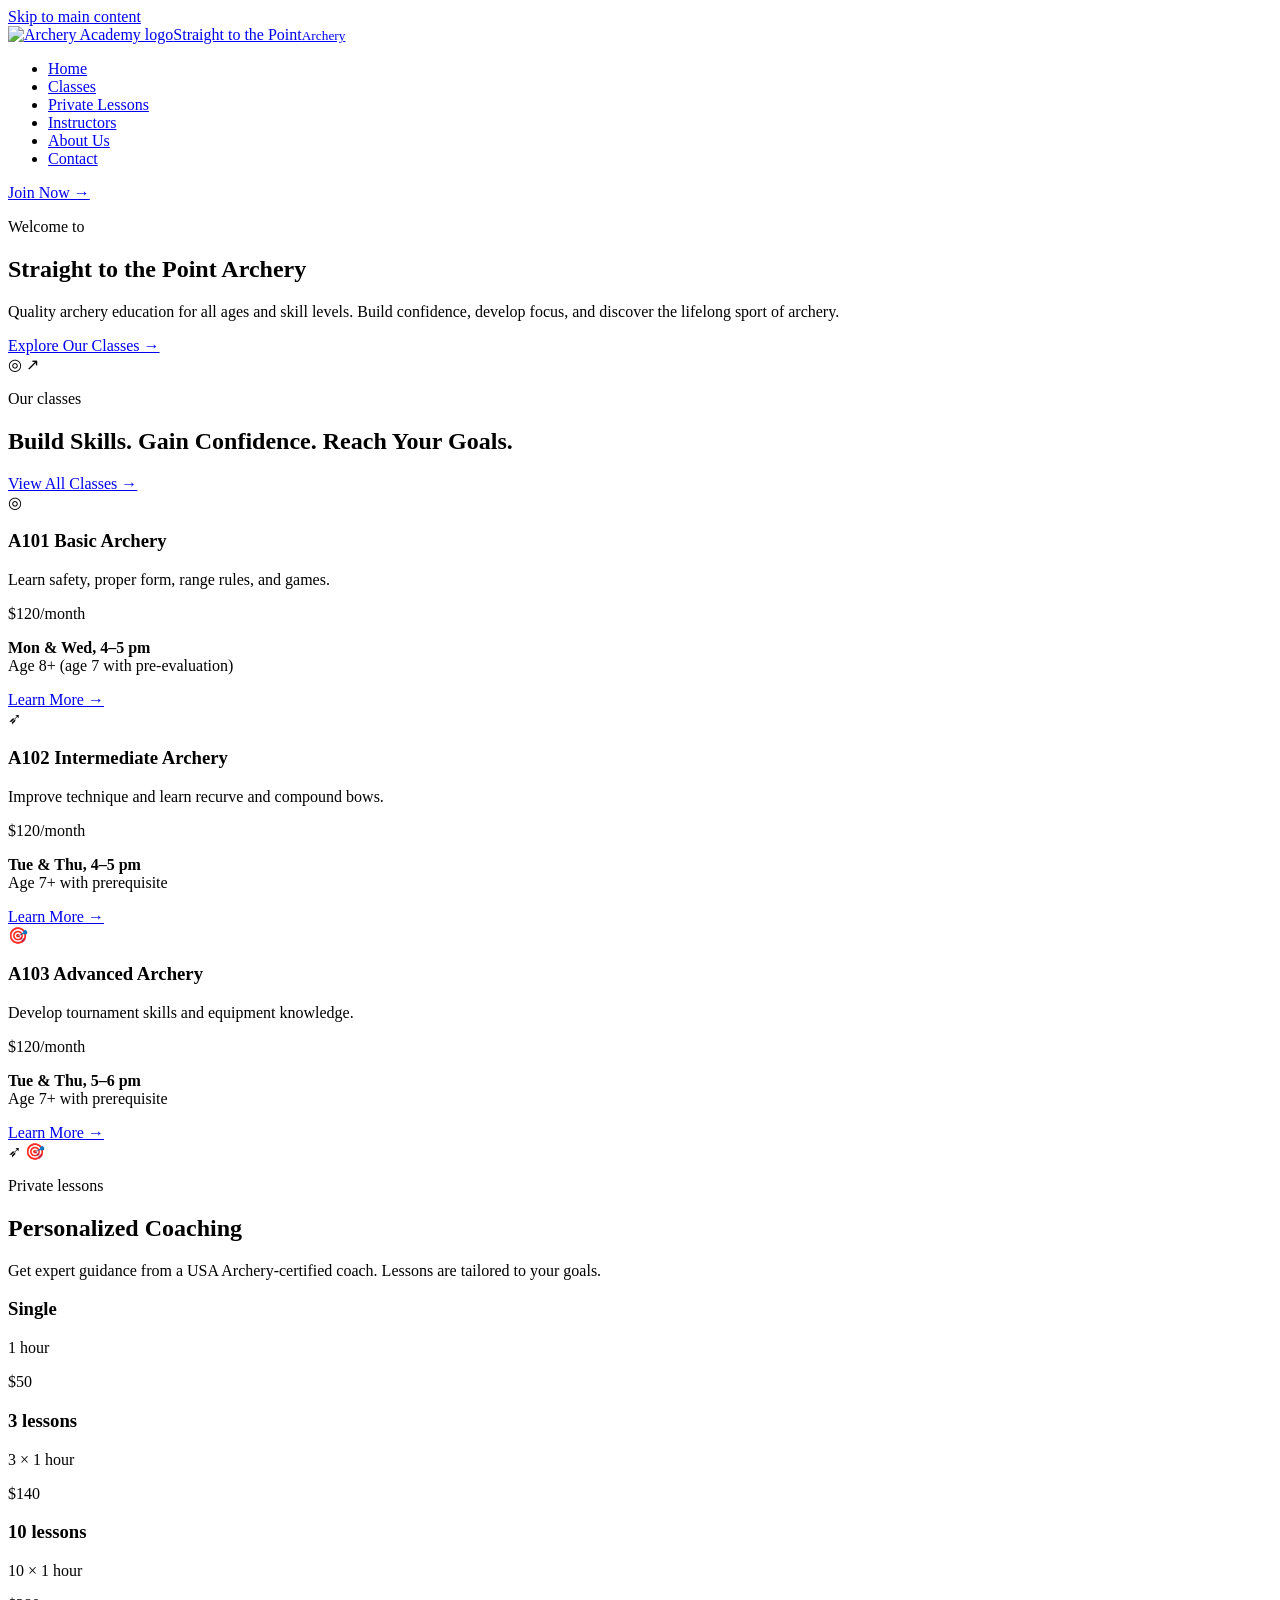
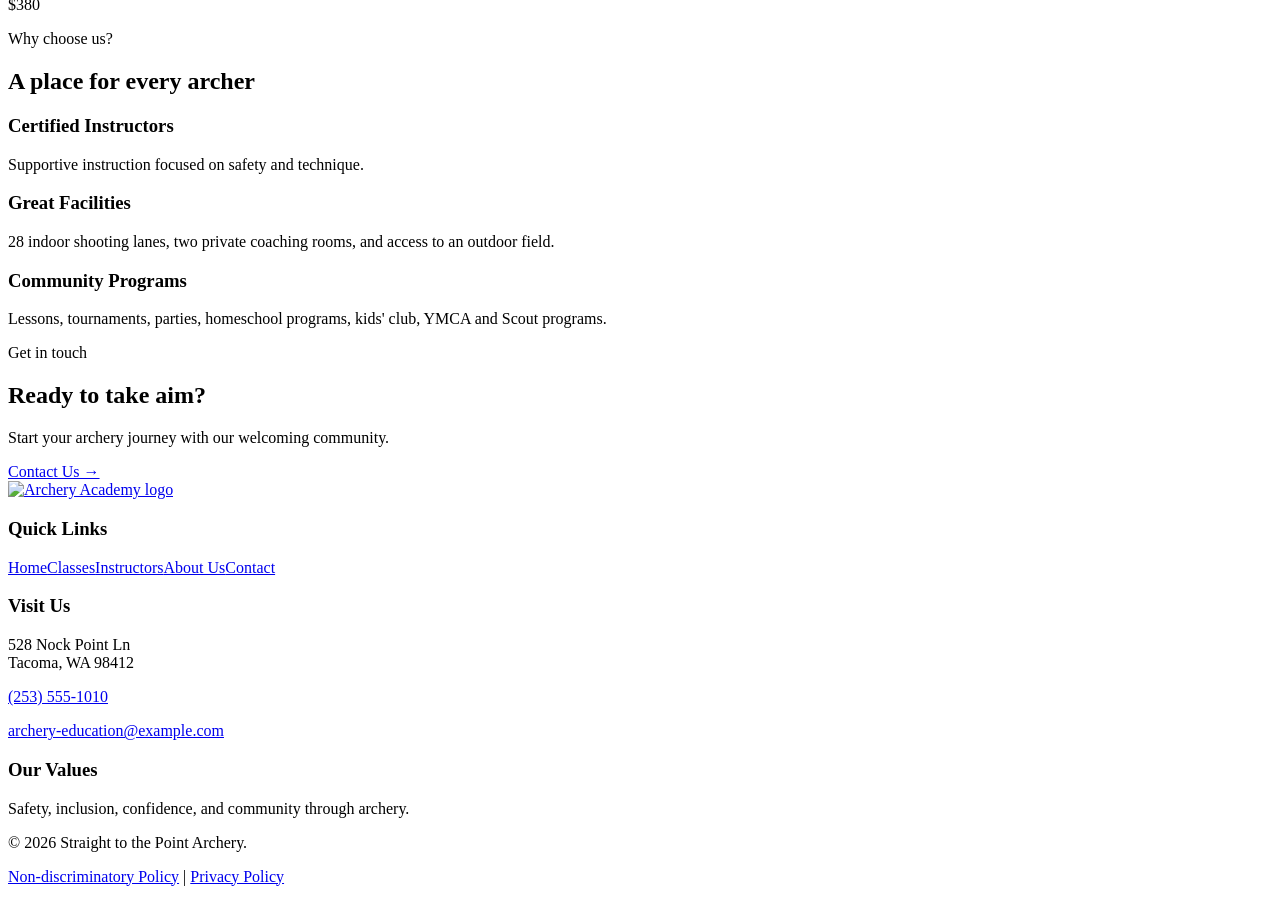
==== index.html @ e77725f6 "Add files via upload" ====
<!DOCTYPE html>
<html lang="en">
<head><meta charset="UTF-8"><meta name="viewport" content="width=device-width, initial-scale=1.0"><meta name="description" content="Home at Straight to the Point Archery."><title>Home | Straight to the Point Archery</title><link rel="preconnect" href="https://fonts.googleapis.com"><link rel="preconnect" href="https://fonts.gstatic.com" crossorigin><link href="https://fonts.googleapis.com/css2?family=Montserrat:wght@400;700&family=Open+Sans:wght@400;700&display=swap" rel="stylesheet"><link rel="stylesheet" href="css/styles.css"></head>
<body>
<a class="skip-link" href="#main-content">Skip to main content</a>
<header class="site-header">
<a class="brand" href="index.html"><img src="images/archeryAcademy-logo-color.png" alt="Archery Academy logo"><span class="brand-name">Straight to the Point<small>Archery</small></span></a>
<nav aria-label="Main navigation"><ul class="nav-list">
<li><a href="index.html">Home</a></li><li><a href="classes.html">Classes</a></li><li><a href="index.html#private-lessons">Private Lessons</a></li><li><a href="instructors.html">Instructors</a></li><li><a href="about.html">About Us</a></li><li><a href="contact.html">Contact</a></li>
</ul></nav><a class="button" href="contact.html">Join Now →</a></header>
<main id="main-content">

<section class="hero"><div><p class="eyebrow">Welcome to</p><h1>Straight to the Point Archery</h1><p>Quality archery education for all ages and skill levels. Build confidence, develop focus, and discover the lifelong sport of archery.</p><a class="button" href="classes.html">Explore Our Classes →</a></div><div class="hero-art" role="img" aria-label="Archery target and arrow motif">◎ ↗</div></section>
<section class="section"><div class="section-heading"><div><p class="eyebrow">Our classes</p><h2>Build Skills. Gain Confidence. Reach Your Goals.</h2></div><a class="button" href="classes.html">View All Classes →</a></div><div class="card-grid">
<article class="card"><div class="class-icon">◎</div><div class="card-body"><h3>A101 Basic Archery</h3><p>Learn safety, proper form, range rules, and games.</p><p class="price">$120/month</p><p><strong>Mon &amp; Wed, 4–5 pm</strong><br>Age 8+ (age 7 with pre-evaluation)</p><a class="button" href="classes.html#a101">Learn More →</a></div></article>
<article class="card"><div class="class-icon">➶</div><div class="card-body"><h3>A102 Intermediate Archery</h3><p>Improve technique and learn recurve and compound bows.</p><p class="price">$120/month</p><p><strong>Tue &amp; Thu, 4–5 pm</strong><br>Age 7+ with prerequisite</p><a class="button" href="classes.html#a102">Learn More →</a></div></article>
<article class="card"><div class="class-icon">🎯</div><div class="card-body"><h3>A103 Advanced Archery</h3><p>Develop tournament skills and equipment knowledge.</p><p class="price">$120/month</p><p><strong>Tue &amp; Thu, 5–6 pm</strong><br>Age 7+ with prerequisite</p><a class="button" href="classes.html#a103">Learn More →</a></div></article></div></section>
<section class="section split-section" id="private-lessons"><div class="image-panel">➶ 🎯</div><div><p class="eyebrow">Private lessons</p><h2>Personalized Coaching</h2><p>Get expert guidance from a USA Archery-certified coach. Lessons are tailored to your goals.</p><div class="price-grid"><div class="price-card"><h3>Single</h3><p>1 hour</p><p class="price">$50</p></div><div class="price-card"><h3>3 lessons</h3><p>3 × 1 hour</p><p class="price">$140</p></div><div class="price-card"><h3>10 lessons</h3><p>10 × 1 hour</p><p class="price">$380</p></div></div></div></section>
<section class="section"><p class="eyebrow">Why choose us?</p><h2>A place for every archer</h2><div class="feature-grid"><article class="feature"><h3>Certified Instructors</h3><p>Supportive instruction focused on safety and technique.</p></article><article class="feature"><h3>Great Facilities</h3><p>28 indoor shooting lanes, two private coaching rooms, and access to an outdoor field.</p></article><article class="feature"><h3>Community Programs</h3><p>Lessons, tournaments, parties, homeschool programs, kids' club, YMCA and Scout programs.</p></article></div></section>

</main>
<section class="contact-banner"><div><p class="eyebrow">Get in touch</p><h2>Ready to take aim?</h2><p>Start your archery journey with our welcoming community.</p></div><a class="button" href="contact.html">Contact Us →</a></section>
<footer class="site-footer"><div class="footer-top"><a class="footer-brand" href="index.html"><img src="images/archeryAcademy-logo-white.png" alt="Archery Academy logo"></a><div><h3>Quick Links</h3><a href="index.html">Home</a><a href="classes.html">Classes</a><a href="instructors.html">Instructors</a><a href="about.html">About Us</a><a href="contact.html">Contact</a></div><div><h3>Visit Us</h3><p>528 Nock Point Ln<br>Tacoma, WA 98412</p><p><a href="tel:+12535551010">(253) 555-1010</a></p><p><a href="mailto:archery-education@example.com">archery-education@example.com</a></p></div><div><h3>Our Values</h3><p>Safety, inclusion, confidence, and community through archery.</p></div></div><div class="footer-bottom"><p>© 2026 Straight to the Point Archery.</p><p><a href="about.html#policy">Non-discriminatory Policy</a> | <a href="about.html#policy">Privacy Policy</a></p></div></footer>
</body></html>
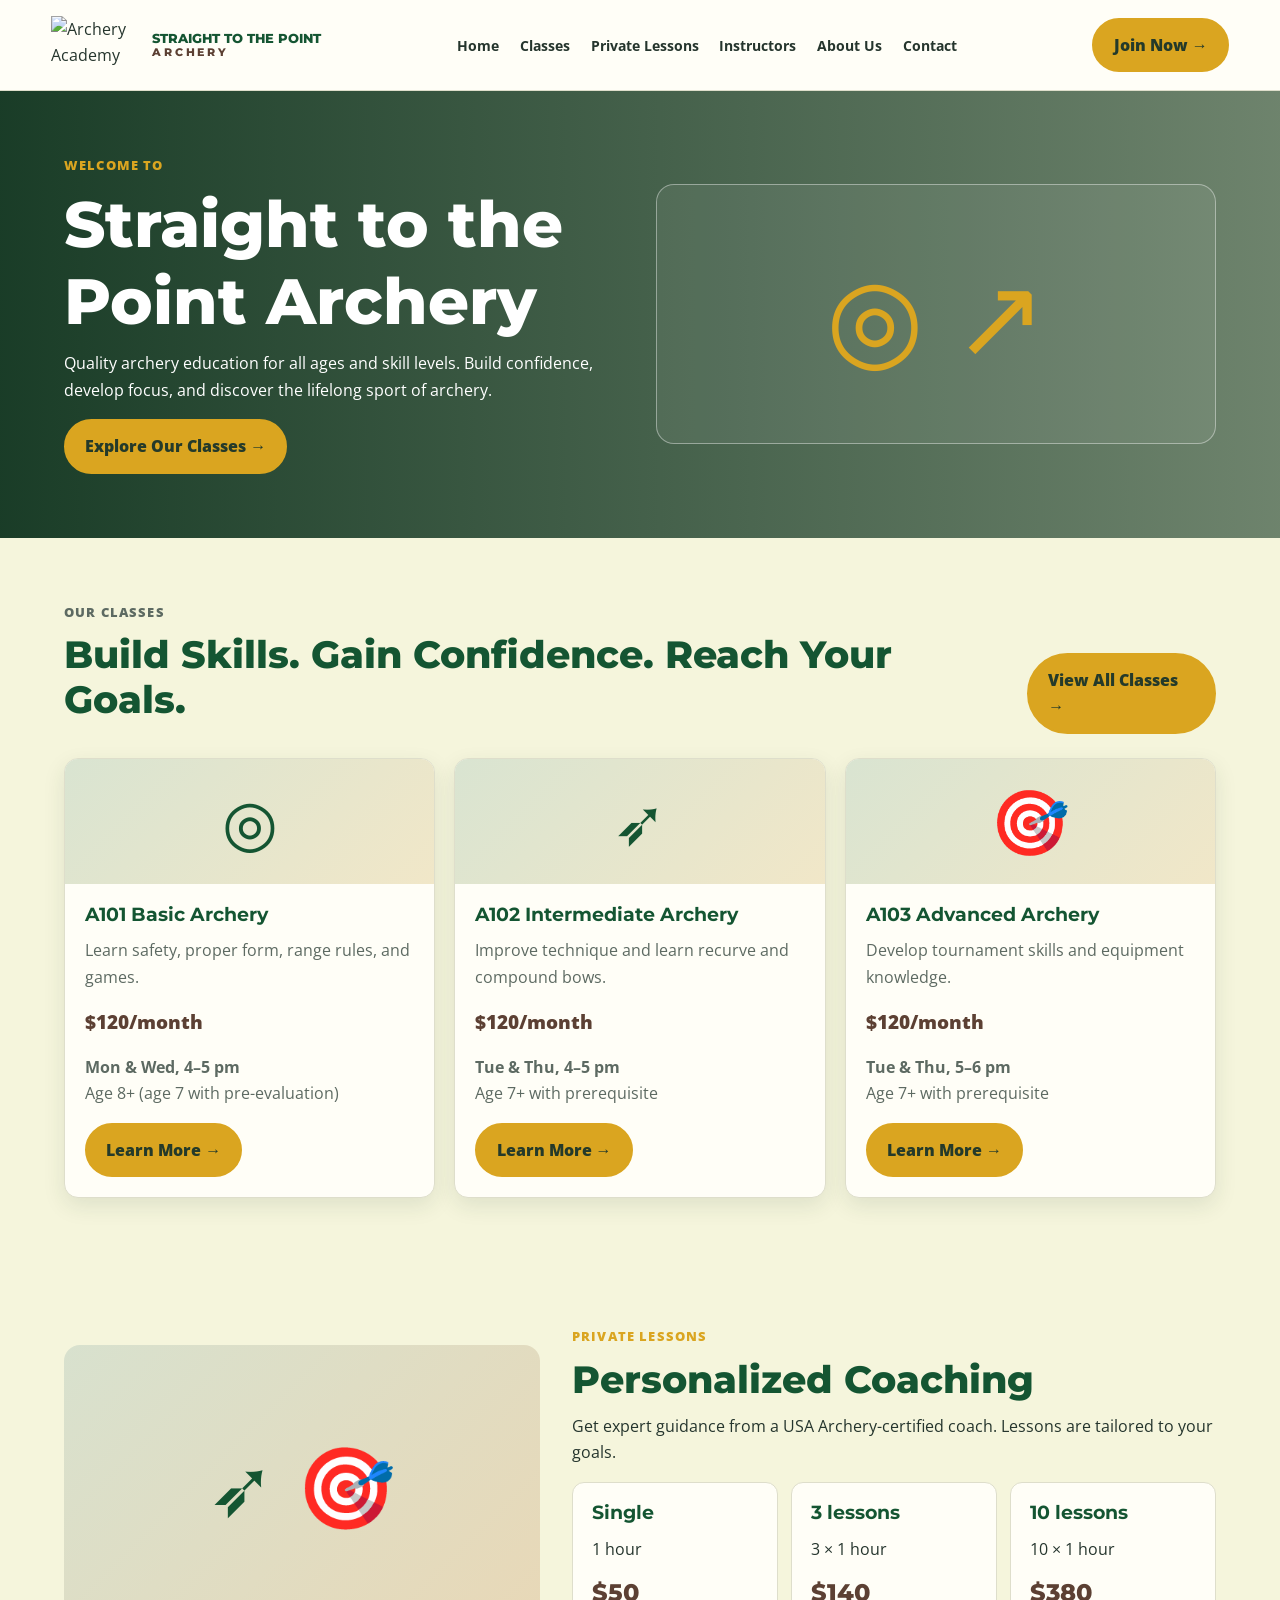
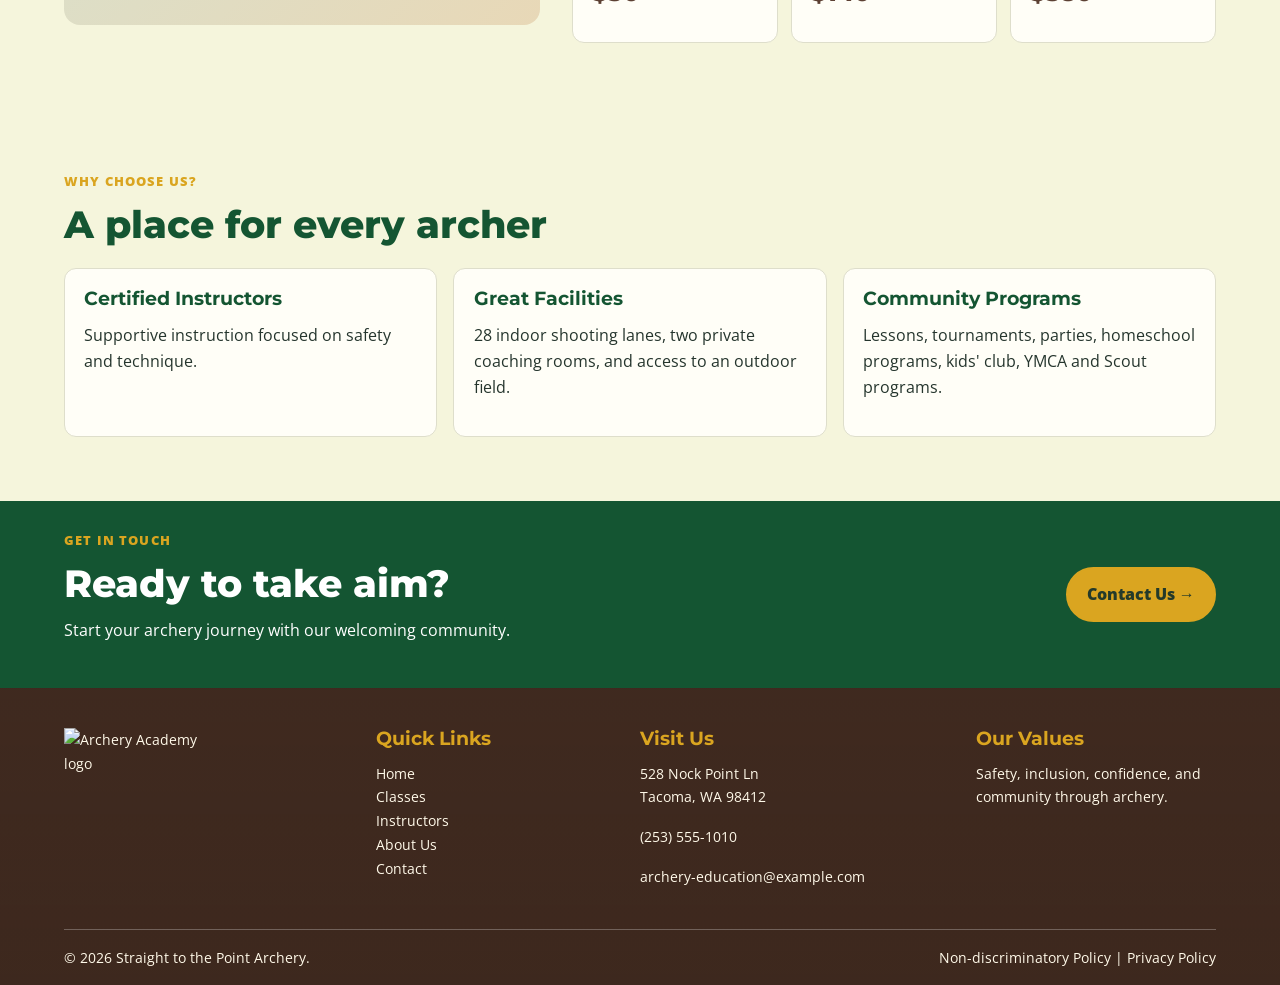
==== commit d5d61940: "Update index.html" ====
--- a/index.html
+++ b/index.html
@@ -1,7 +1,6 @@
 <!DOCTYPE html>
 <html lang="en">
-<head><meta charset="UTF-8"><meta name="viewport" content="width=device-width, initial-scale=1.0"><meta name="description" content="Home at Straight to the Point Archery."><title>Home | Straight to the Point Archery</title><link rel="preconnect" href="https://fonts.googleapis.com"><link rel="preconnect" href="https://fonts.gstatic.com" crossorigin><link href="https://fonts.googleapis.com/css2?family=Montserrat:wght@400;700&family=Open+Sans:wght@400;700&display=swap" rel="stylesheet"><link rel="stylesheet" href="css/styles.css"></head>
-<body>
+<head><meta charset="UTF-8"><meta name="viewport" content="width=device-width, initial-scale=1.0"><meta name="description" content="Home at Straight to the Point Archery."><title>Home | Straight to the Point Archery</title><link rel="preconnect" href="https://fonts.googleapis.com"><link rel="preconnect" href="https://fonts.gstatic.com" crossorigin><link href="https://fonts.googleapis.com/css2?family=Montserrat:wght@400;700&family=Open+Sans:wght@400;700&display=swap" rel="stylesheet"><link rel="stylesheet" href="styles.css">
 <a class="skip-link" href="#main-content">Skip to main content</a>
 <header class="site-header">
 <a class="brand" href="index.html"><img src="images/archeryAcademy-logo-color.png" alt="Archery Academy logo"><span class="brand-name">Straight to the Point<small>Archery</small></span></a>
--- a/styles.css
+++ b/styles.css
@@ -0,0 +1,23 @@
+@import url('https://fonts.googleapis.com/css2?family=Montserrat:wght@500;600;700;800&family=Open+Sans:wght@400;500;600;700&display=swap');
+:root{--forest:#228B22;--deep:#145532;--brown:#5C4033;--gold:#DAA520;--cream:#F5F5DC;--white:#fffef7;--ink:#25352d;--muted:#5d6a62;--line:#dedecb;--shadow:0 8px 22px rgba(34,54,36,.10)}
+*{box-sizing:border-box}html{scroll-behavior:smooth}body{margin:0;background:var(--cream);color:var(--ink);font-family:'Open Sans',sans-serif;line-height:1.65}img{display:block;max-width:100%}a{color:inherit}h1,h2,h3{font-family:'Montserrat',sans-serif;line-height:1.2;color:var(--deep);margin:0 0 .7rem}h1{font-size:clamp(2.2rem,5vw,4.2rem);font-weight:800}h2{font-size:clamp(1.65rem,3vw,2.35rem);font-weight:800}p{margin:0 0 1rem}.site-header{display:flex;align-items:center;justify-content:space-between;gap:1rem;padding:1rem clamp(1rem,4vw,4rem);background:var(--white);border-bottom:1px solid var(--line)}.brand{display:flex;align-items:center;gap:.7rem;text-decoration:none}.brand img{width:90px;max-height:58px;object-fit:contain}.brand-name{font:800 .82rem/1.2 'Montserrat',sans-serif;color:var(--deep);text-transform:uppercase}.brand-name small{display:block;color:var(--brown);letter-spacing:.25em}.nav-list{display:flex;gap:1rem;list-style:none;margin:0;padding:0;flex-wrap:wrap}.nav-list a{text-decoration:none;font-weight:700;font-size:.86rem}.nav-list a:hover{color:var(--forest)}.button{display:inline-block;background:var(--gold);color:#243a2a;text-decoration:none;font-weight:800;padding:.75rem 1.2rem;border-radius:999px;border:2px solid var(--gold)}.button:hover{filter:brightness(1.05);transform:translateY(-1px)}.hero{display:grid;grid-template-columns:1fr 1fr;align-items:center;gap:2rem;padding:clamp(2rem,5vw,4.5rem);color:white;background:linear-gradient(90deg,rgba(12,49,28,.94),rgba(12,49,28,.58)),url('../images/footerImage.jpg') center/cover}.hero h1,.page-hero h1{color:white}.hero p{max-width:600px}.eyebrow{text-transform:uppercase;letter-spacing:.09em;font-size:.8rem;font-weight:800;color:var(--gold);margin-bottom:.6rem}.hero-art{min-height:260px;border:1px solid #ffffff66;border-radius:18px;background:#ffffff12;display:grid;place-items:center;color:var(--gold);font-size:7rem}.page-hero{padding:3rem clamp(1rem,5vw,4.5rem);background:var(--deep);color:white}.page-hero p{max-width:760px}.section{padding:clamp(2.5rem,5vw,4rem) clamp(1rem,5vw,4.5rem)}.section-heading{display:flex;justify-content:space-between;align-items:end;gap:1.5rem;margin-bottom:1.5rem}.section-heading p{max-width:580px;color:var(--muted)}.card-grid{display:grid;grid-template-columns:repeat(3,minmax(0,1fr));gap:1.2rem}.card,.instructor-card{background:var(--white);border:1px solid var(--line);border-radius:14px;overflow:hidden;box-shadow:var(--shadow)}.card-body{padding:1.25rem}.card p{color:var(--muted)}.price{font-weight:800!important;color:var(--brown)!important;font-size:1.2rem}.class-icon{min-height:125px;display:grid;place-items:center;background:linear-gradient(135deg,#d9e4d1,#f1e7c8);font-size:4rem;color:var(--deep)}.card ul{padding-left:1.2rem}.card li{margin-bottom:.35rem}.split-section{display:grid;grid-template-columns:.85fr 1.15fr;gap:2rem;align-items:center}.image-panel{min-height:280px;border-radius:16px;background:linear-gradient(135deg,#d8e1ce,#e8d8b7);display:grid;place-items:center;overflow:hidden;font-size:5rem;color:var(--deep)}.image-panel img{width:100%;height:100%;min-height:280px;object-fit:cover}.price-grid{display:grid;grid-template-columns:repeat(3,1fr);gap:.8rem}.price-card,.feature,.contact-card{padding:1.2rem;border:1px solid var(--line);border-radius:12px;background:var(--white)}.price-card .price{font:800 1.5rem 'Montserrat',sans-serif}.feature-grid{display:grid;grid-template-columns:repeat(3,1fr);gap:1rem;margin-top:1.3rem}.instructor-grid{display:grid;grid-template-columns:repeat(4,minmax(0,1fr));gap:1.2rem}.instructor-card img{width:100%;aspect-ratio:4/3;object-fit:cover;filter:grayscale(100%)}.instructor-card .card-body{padding:1rem}.instructor-card p{font-size:.9rem;color:var(--muted)}.contact-layout{display:grid;grid-template-columns:1fr 1fr;gap:2rem}.contact-card{box-shadow:var(--shadow)}address{font-style:normal}address a{color:var(--deep);font-weight:700}.map-placeholder{min-height:290px;border-radius:14px;background:repeating-linear-gradient(45deg,#e6e8d7,#e6e8d7 14px,#f3f1e4 14px,#f3f1e4 28px);display:grid;place-items:center;text-align:center;padding:2rem}.contact-banner{padding:1.8rem clamp(1rem,5vw,4.5rem);background:var(--deep);color:white;display:flex;align-items:center;justify-content:space-between;gap:1rem}.contact-banner h2{color:white}.site-footer{background:var(--brown);color:#fff9e9;padding:2.5rem clamp(1rem,5vw,4.5rem) 1rem;background-image:linear-gradient(#3c271de8,#3c271df5),url('../images/footerImage.jpg');background-position:center;background-size:cover}.footer-top{display:grid;grid-template-columns:1.2fr 1fr 1.3fr 1fr;gap:1.5rem;padding-bottom:1.5rem}.footer-brand img{width:150px}.site-footer h3{color:var(--gold)}.site-footer a{display:block;color:#fff9e9;text-decoration:none;font-size:.9rem;overflow-wrap:anywhere}.site-footer p{font-size:.9rem}.footer-bottom{border-top:1px solid #ffffff44;padding-top:1rem;display:flex;justify-content:space-between;gap:1rem;font-size:.8rem}.footer-bottom p{margin:0}.footer-bottom a{display:inline}
+@media(max-width:1000px){.site-header{flex-wrap:wrap}.site-header nav{width:100%;order:3}.card-grid{grid-template-columns:repeat(2,1fr)}.instructor-grid{grid-template-columns:repeat(2,1fr)}.footer-top{grid-template-columns:repeat(2,1fr)}}
+@media(max-width:650px){.brand img{width:65px}.brand-name{font-size:.7rem}.hero,.split-section,.contact-layout{grid-template-columns:1fr}.hero-art{min-height:150px}.card-grid,.price-grid,.feature-grid{grid-template-columns:1fr}.section-heading,.contact-banner,.footer-bottom{align-items:flex-start;flex-direction:column}.footer-top{grid-template-columns:1fr 1fr}.nav-list{gap:.65rem}.nav-list a{font-size:.78rem}}
+
+
+/* Accessibility, interaction and responsive refinements */
+:root{--forest-green:#228B22;--deep-brown:#5C4033;--gold-accent:#DAA520;--cream-white:#F5F5DC;--forest:var(--forest-green);--brown:var(--deep-brown);--gold:var(--gold-accent);--cream:var(--cream-white)}
+.skip-link{position:absolute;left:-9999px;top:1rem;z-index:9999;background:var(--cream-white);color:var(--deep-brown);padding:.8rem 1rem;border:3px solid var(--gold-accent);border-radius:8px;font-weight:700}
+.skip-link:focus{left:1rem}
+a:focus-visible,button:focus-visible{outline:3px solid var(--gold-accent);outline-offset:4px}
+.nav-list a{padding:.35rem .15rem;border-bottom:2px solid transparent;transition:color .2s ease,border-color .2s ease}
+.nav-list a:hover,.nav-list a:focus-visible{color:var(--forest-green);border-bottom-color:var(--gold-accent)}
+.button{transition:transform .2s ease,background-color .2s ease,box-shadow .2s ease}
+.button:hover{background-color:#c39413;box-shadow:0 5px 12px #00000020}
+.card,.instructor-card,.feature,.price-card,.contact-card{transition:transform .2s ease,box-shadow .2s ease}
+.card:hover,.instructor-card:hover,.feature:hover,.price-card:hover{transform:translateY(-3px);box-shadow:0 12px 28px rgba(34,54,36,.14)}
+.instructor-card img{aspect-ratio:1/1;object-fit:cover;transition:transform .25s ease}
+.instructor-card:hover img{transform:scale(1.025)}
+img{height:auto}
+@media(max-width:768px){.nav-list{justify-content:flex-start;flex-direction:row;flex-wrap:wrap}.site-header nav{width:100%}}
+@media(prefers-reduced-motion:reduce){*,*::before,*::after{scroll-behavior:auto!important;animation-duration:.01ms!important;animation-iteration-count:1!important;transition-duration:.01ms!important}}
